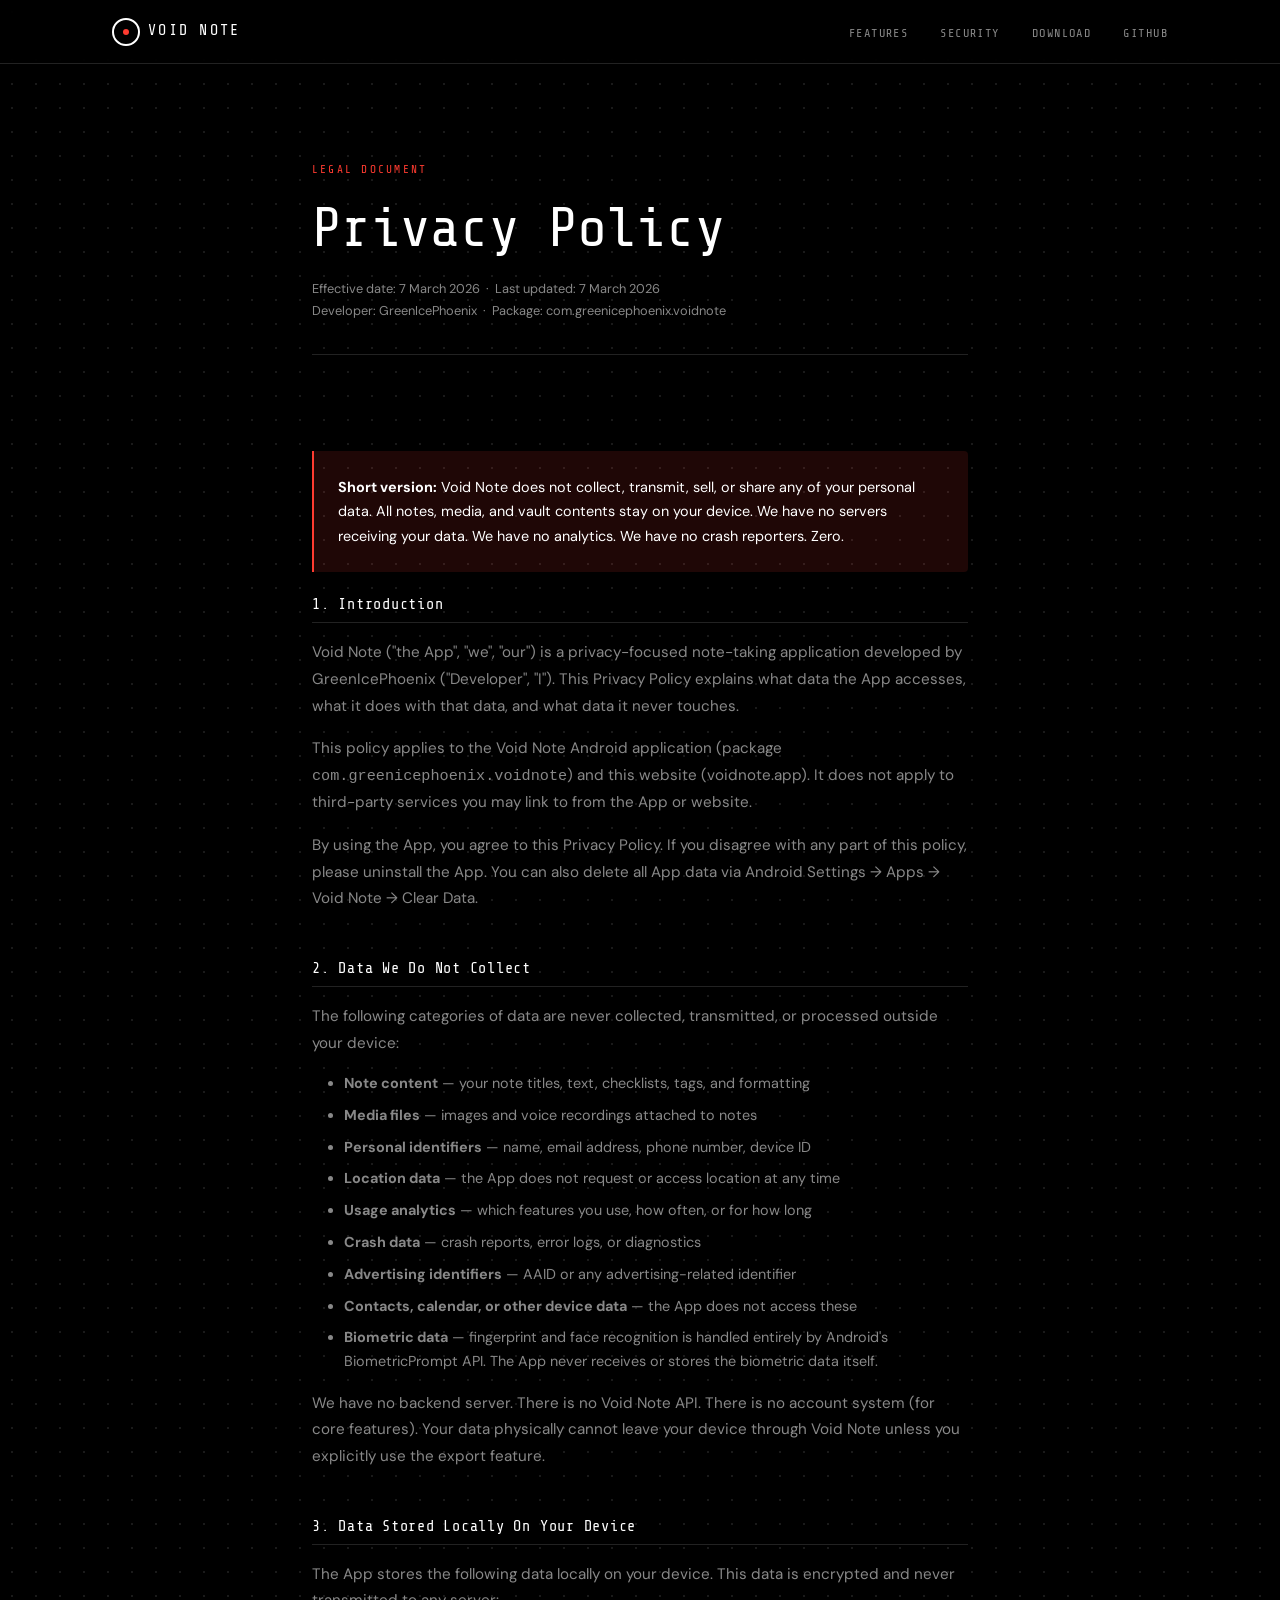
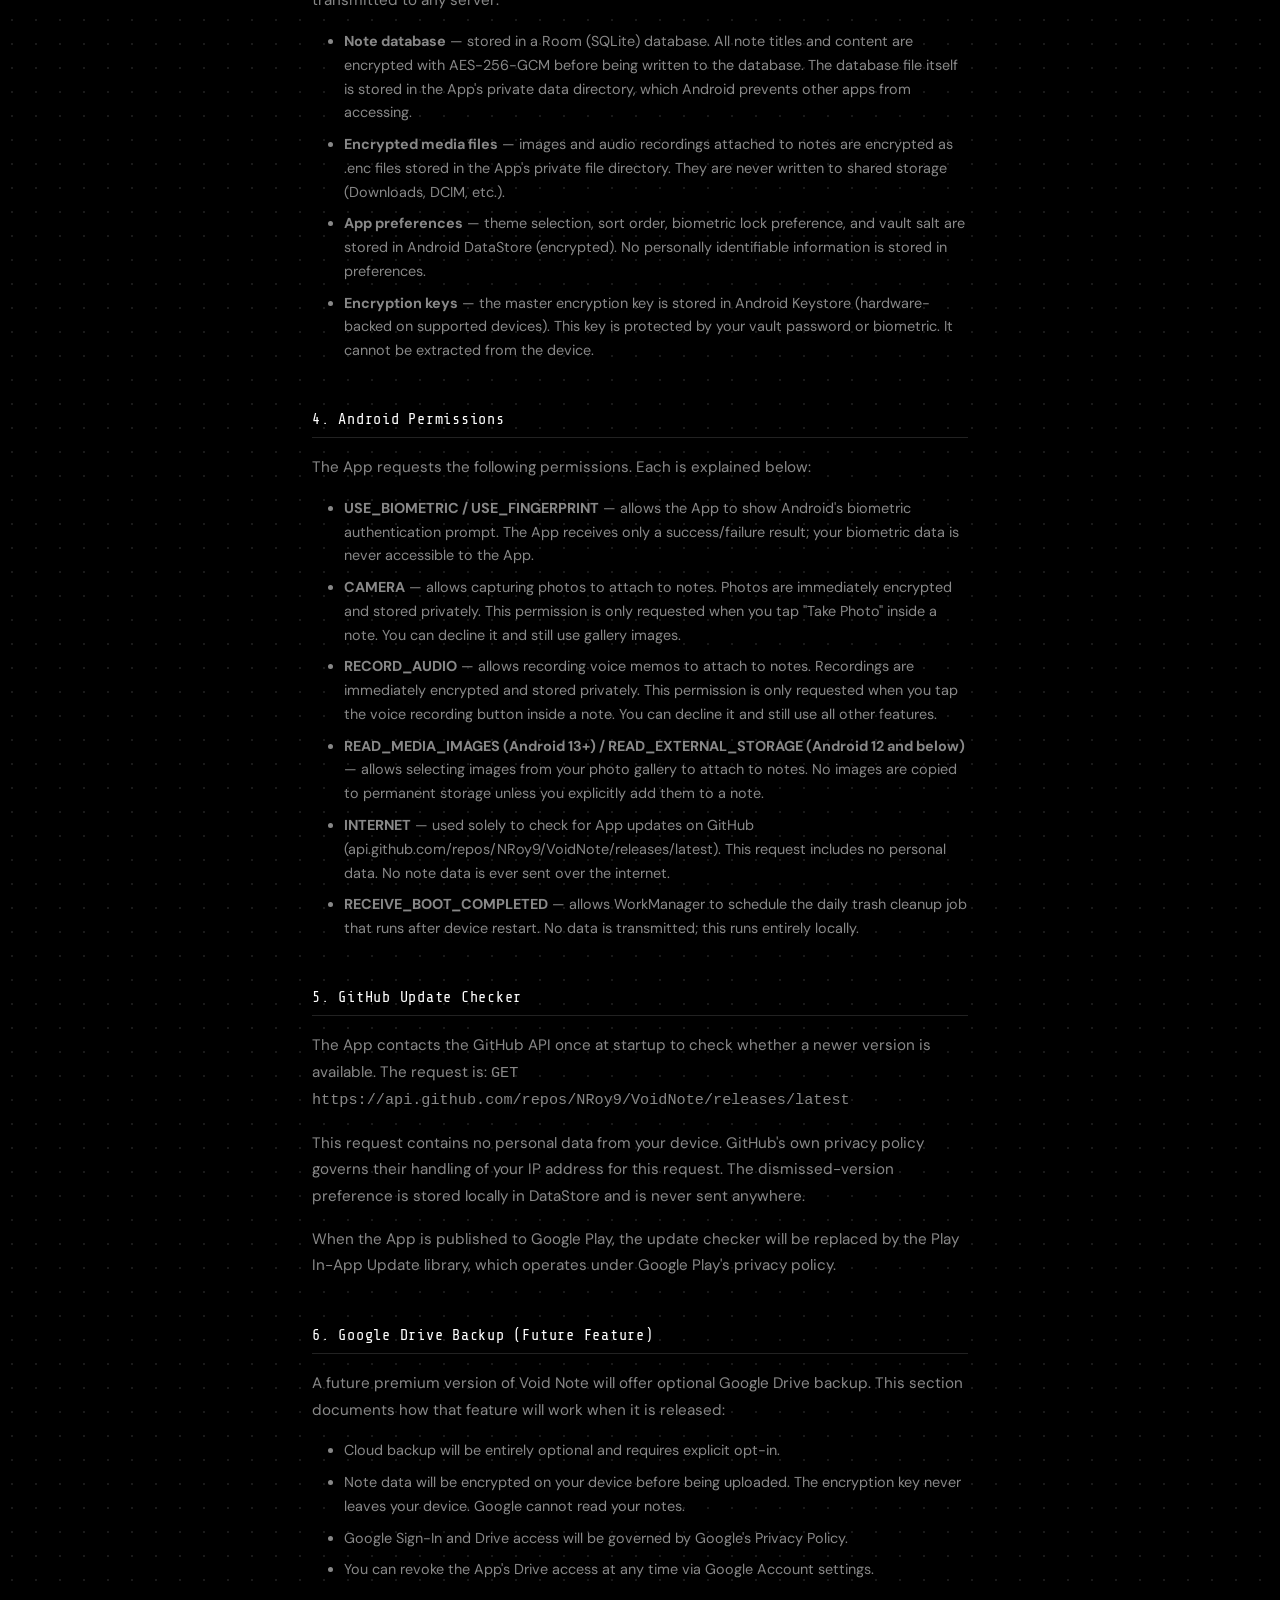
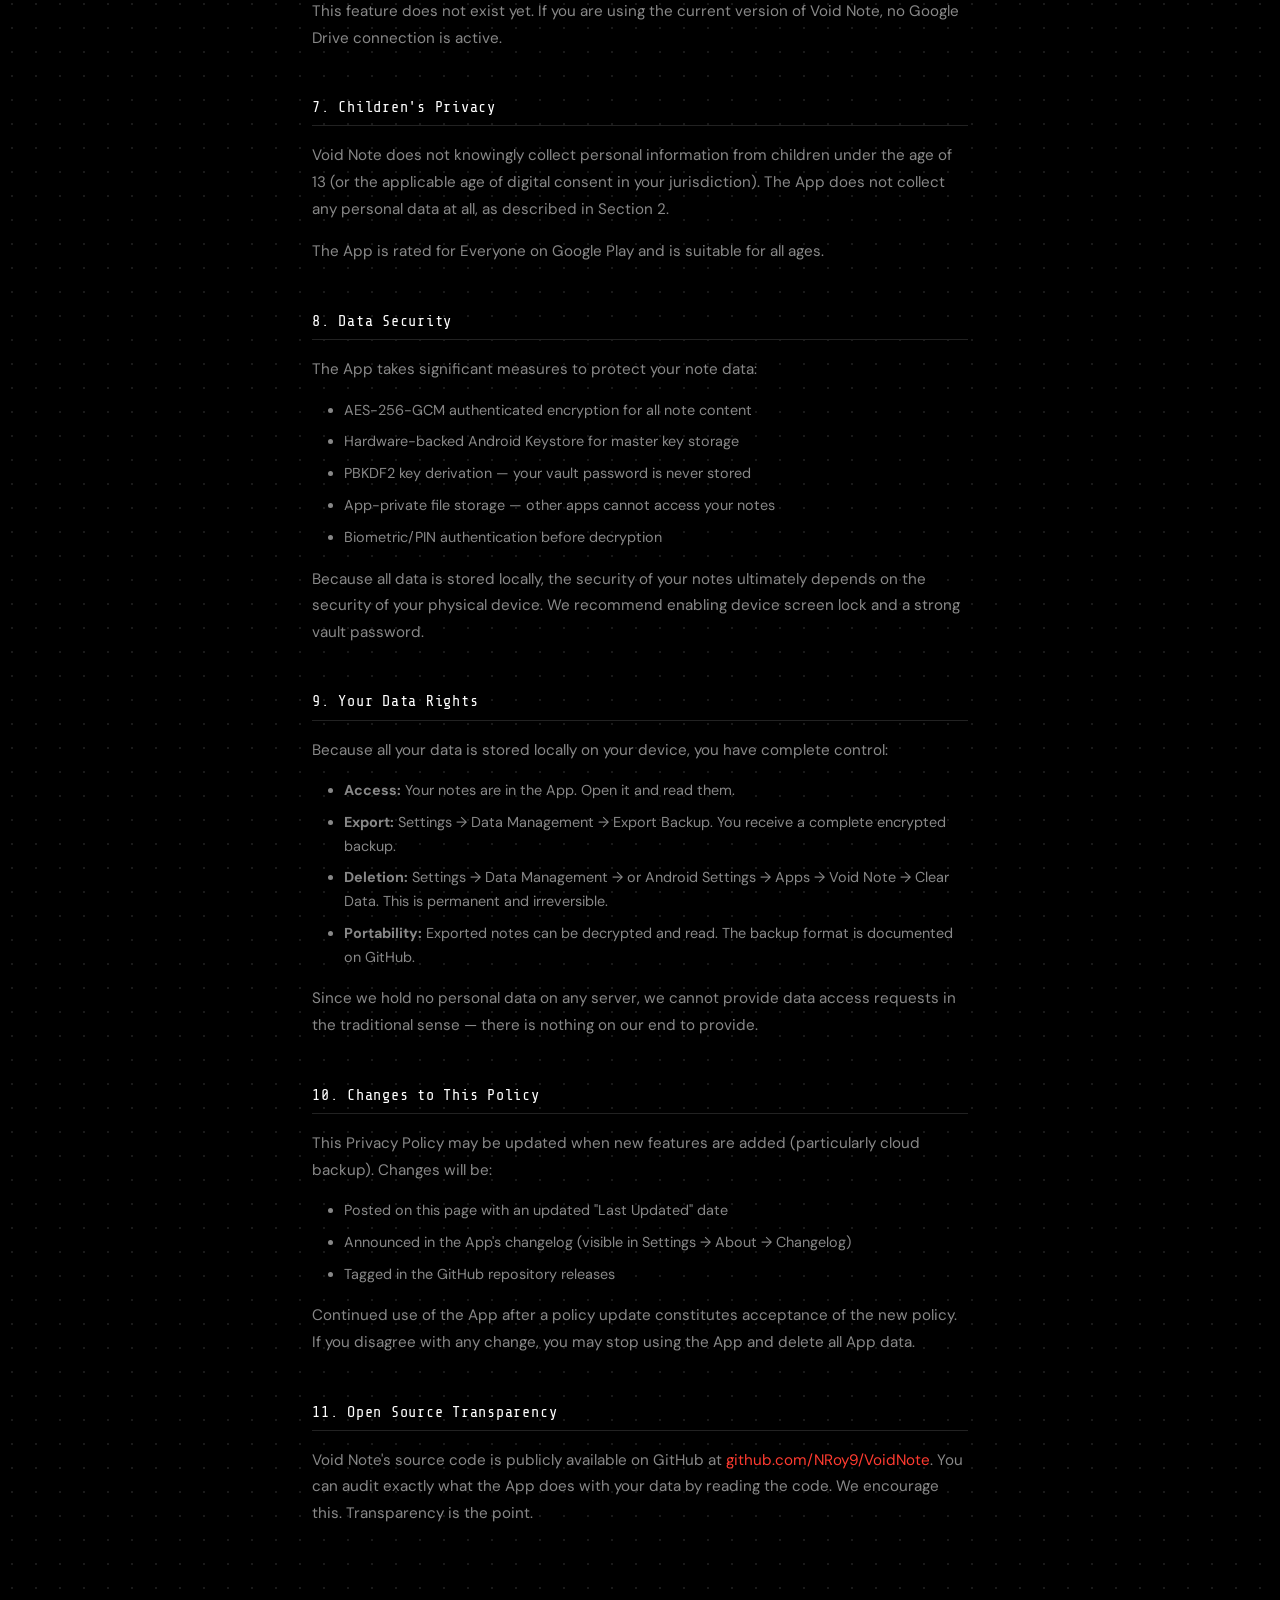
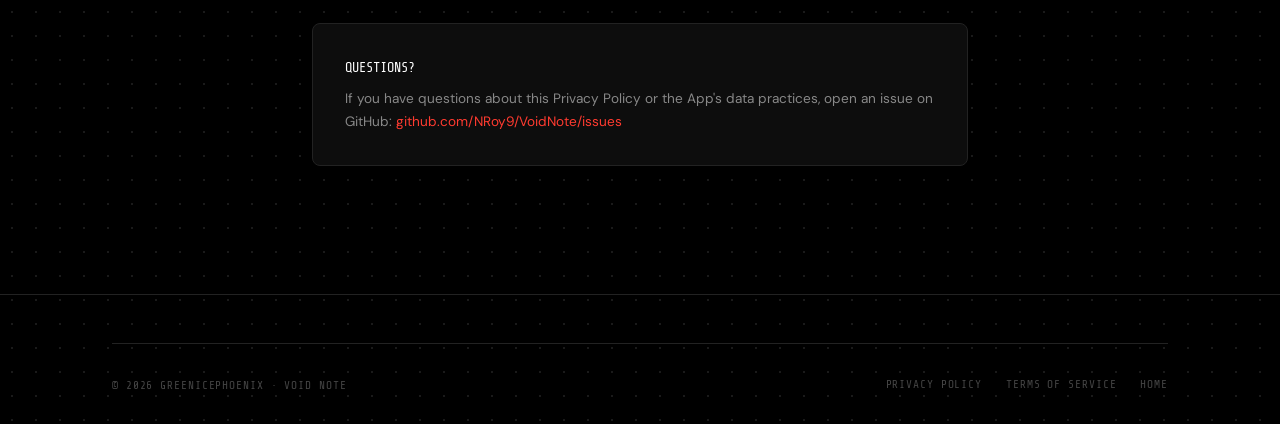
==== docs/privacy-policy.html @ a314af79 "feat: add website (Sprint 7)" ====
<!DOCTYPE html>
<html lang="en">
<head>
  <!--
    VOID NOTE — Privacy Policy
    
    WHY THIS PAGE EXISTS:
    Google Play Store requires every app to have a publicly accessible
    Privacy Policy URL before the app can be published. This page is that URL.
    
    It must be honest, clear, and complete.
    
    IMPORTANT: Update the "Last Updated" date and any contact details
    before submitting to the Play Store.
  -->
  <meta charset="UTF-8">
  <meta name="viewport" content="width=device-width, initial-scale=1.0">
  <title>Privacy Policy — Void Note</title>
  <meta name="description" content="Void Note privacy policy. We collect no data. Period. Here's the full explanation.">
  <!-- Tell search engines not to index the privacy policy page — it's not useful in search results -->
  <meta name="robots" content="noindex, follow">

  <link rel="preconnect" href="https://fonts.googleapis.com">
  <link rel="preconnect" href="https://fonts.gstatic.com" crossorigin>
  <link href="https://fonts.googleapis.com/css2?family=Share+Tech+Mono&family=DM+Sans:ital,opsz,wght@0,9..40,300;0,9..40,400;0,9..40,500;1,9..40,300&display=swap" rel="stylesheet">
  <link rel="stylesheet" href="style.css">
  <meta name="theme-color" content="#000000">
</head>
<body>

  <!-- Navigation — same as main page -->
  <nav class="nav" role="navigation" aria-label="Main navigation">
    <div class="nav__inner">
      <a href="index.html" class="nav__logo" aria-label="Void Note home">
        <div class="nav__logo-mark" aria-hidden="true"></div>
        <span class="nav__logo-text">VOID NOTE</span>
      </a>
      <ul class="nav__links" id="nav-links" role="list">
        <li><a href="index.html#features" class="nav__link">FEATURES</a></li>
        <li><a href="index.html#security" class="nav__link">SECURITY</a></li>
        <li><a href="index.html#download" class="nav__link">DOWNLOAD</a></li>
        <li><a href="https://github.com/NRoy9/VoidNote" class="nav__link" target="_blank" rel="noopener noreferrer">GITHUB</a></li>
      </ul>
      <button class="nav__hamburger" id="hamburger" aria-label="Toggle menu" aria-expanded="false" aria-controls="nav-links">
        <span></span><span></span><span></span>
      </button>
    </div>
  </nav>


  <!-- ================================================================
       PRIVACY POLICY CONTENT
       ================================================================ -->
  <main class="policy-page" id="main-content">
    <div class="container">

      <!-- Page header -->
      <header class="policy-header">
        <p class="label policy-header__label">LEGAL DOCUMENT</p>
        <h1 class="policy-header__title">Privacy Policy</h1>
        <p class="policy-header__meta">
          Effective date: 7 March 2026 &nbsp;·&nbsp; Last updated: 7 March 2026<br>
          Developer: GreenIcePhoenix &nbsp;·&nbsp; Package: com.greenicephoenix.voidnote
        </p>
      </header>

      <!-- The most important statement — lead with it -->
      <div class="policy-highlight">
        <p>
          <strong>Short version:</strong> Void Note does not collect, transmit, sell, or share any of your personal data.
          All notes, media, and vault contents stay on your device. We have no servers receiving your data.
          We have no analytics. We have no crash reporters. Zero.
        </p>
      </div>


      <!-- 1. Introduction -->
      <section class="policy-section" aria-labelledby="section-intro">
        <h2 class="policy-section__title" id="section-intro">1. Introduction</h2>
        <p>
          Void Note ("the App", "we", "our") is a privacy-focused note-taking application developed by GreenIcePhoenix
          ("Developer", "I"). This Privacy Policy explains what data the App accesses, what it does with that data,
          and what data it never touches.
        </p>
        <p>
          This policy applies to the Void Note Android application (package <code>com.greenicephoenix.voidnote</code>)
          and this website (voidnote.app). It does not apply to third-party services you may link to from the App or website.
        </p>
        <p>
          By using the App, you agree to this Privacy Policy. If you disagree with any part of this policy,
          please uninstall the App. You can also delete all App data via Android Settings → Apps → Void Note → Clear Data.
        </p>
      </section>


      <!-- 2. Data We Do NOT Collect -->
      <section class="policy-section" aria-labelledby="section-no-collect">
        <h2 class="policy-section__title" id="section-no-collect">2. Data We Do Not Collect</h2>
        <p>The following categories of data are never collected, transmitted, or processed outside your device:</p>
        <ul>
          <li><strong>Note content</strong> — your note titles, text, checklists, tags, and formatting</li>
          <li><strong>Media files</strong> — images and voice recordings attached to notes</li>
          <li><strong>Personal identifiers</strong> — name, email address, phone number, device ID</li>
          <li><strong>Location data</strong> — the App does not request or access location at any time</li>
          <li><strong>Usage analytics</strong> — which features you use, how often, or for how long</li>
          <li><strong>Crash data</strong> — crash reports, error logs, or diagnostics</li>
          <li><strong>Advertising identifiers</strong> — AAID or any advertising-related identifier</li>
          <li><strong>Contacts, calendar, or other device data</strong> — the App does not access these</li>
          <li><strong>Biometric data</strong> — fingerprint and face recognition is handled entirely by Android's BiometricPrompt API. The App never receives or stores the biometric data itself.</li>
        </ul>
        <p>
          We have no backend server. There is no Void Note API. There is no account system (for core features).
          Your data physically cannot leave your device through Void Note unless you explicitly use the export feature.
        </p>
      </section>


      <!-- 3. Data Stored Locally -->
      <section class="policy-section" aria-labelledby="section-local-data">
        <h2 class="policy-section__title" id="section-local-data">3. Data Stored Locally On Your Device</h2>
        <p>
          The App stores the following data locally on your device. This data is encrypted and never
          transmitted to any server:
        </p>
        <ul>
          <li>
            <strong>Note database</strong> — stored in a Room (SQLite) database. All note titles and content
            are encrypted with AES-256-GCM before being written to the database. The database file itself
            is stored in the App's private data directory, which Android prevents other apps from accessing.
          </li>
          <li>
            <strong>Encrypted media files</strong> — images and audio recordings attached to notes are
            encrypted as .enc files stored in the App's private file directory. They are never written to
            shared storage (Downloads, DCIM, etc.).
          </li>
          <li>
            <strong>App preferences</strong> — theme selection, sort order, biometric lock preference, and
            vault salt are stored in Android DataStore (encrypted). No personally identifiable information
            is stored in preferences.
          </li>
          <li>
            <strong>Encryption keys</strong> — the master encryption key is stored in Android Keystore
            (hardware-backed on supported devices). This key is protected by your vault password or biometric.
            It cannot be extracted from the device.
          </li>
        </ul>
      </section>


      <!-- 4. Permissions -->
      <section class="policy-section" aria-labelledby="section-permissions">
        <h2 class="policy-section__title" id="section-permissions">4. Android Permissions</h2>
        <p>The App requests the following permissions. Each is explained below:</p>
        <ul>
          <li>
            <strong>USE_BIOMETRIC / USE_FINGERPRINT</strong> — allows the App to show Android's
            biometric authentication prompt. The App receives only a success/failure result;
            your biometric data is never accessible to the App.
          </li>
          <li>
            <strong>CAMERA</strong> — allows capturing photos to attach to notes. Photos are immediately
            encrypted and stored privately. This permission is only requested when you tap "Take Photo"
            inside a note. You can decline it and still use gallery images.
          </li>
          <li>
            <strong>RECORD_AUDIO</strong> — allows recording voice memos to attach to notes.
            Recordings are immediately encrypted and stored privately. This permission is only requested
            when you tap the voice recording button inside a note. You can decline it and still use all
            other features.
          </li>
          <li>
            <strong>READ_MEDIA_IMAGES (Android 13+) / READ_EXTERNAL_STORAGE (Android 12 and below)</strong> —
            allows selecting images from your photo gallery to attach to notes. No images are copied
            to permanent storage unless you explicitly add them to a note.
          </li>
          <li>
            <strong>INTERNET</strong> — used solely to check for App updates on GitHub
            (api.github.com/repos/NRoy9/VoidNote/releases/latest). This request includes no personal data.
            No note data is ever sent over the internet.
          </li>
          <li>
            <strong>RECEIVE_BOOT_COMPLETED</strong> — allows WorkManager to schedule the daily trash
            cleanup job that runs after device restart. No data is transmitted; this runs entirely locally.
          </li>
        </ul>
      </section>


      <!-- 5. Update Checker -->
      <section class="policy-section" aria-labelledby="section-update">
        <h2 class="policy-section__title" id="section-update">5. GitHub Update Checker</h2>
        <p>
          The App contacts the GitHub API once at startup to check whether a newer version is available.
          The request is: <code>GET https://api.github.com/repos/NRoy9/VoidNote/releases/latest</code>
        </p>
        <p>
          This request contains no personal data from your device. GitHub's own privacy policy governs
          their handling of your IP address for this request. The dismissed-version preference is stored
          locally in DataStore and is never sent anywhere.
        </p>
        <p>
          When the App is published to Google Play, the update checker will be replaced by the
          Play In-App Update library, which operates under Google Play's privacy policy.
        </p>
      </section>


      <!-- 6. Google Drive (Future Premium Feature) -->
      <section class="policy-section" aria-labelledby="section-drive">
        <h2 class="policy-section__title" id="section-drive">6. Google Drive Backup (Future Feature)</h2>
        <p>
          A future premium version of Void Note will offer optional Google Drive backup.
          This section documents how that feature will work when it is released:
        </p>
        <ul>
          <li>Cloud backup will be entirely optional and requires explicit opt-in.</li>
          <li>Note data will be encrypted on your device before being uploaded. The encryption key
              never leaves your device. Google cannot read your notes.</li>
          <li>Google Sign-In and Drive access will be governed by Google's Privacy Policy.</li>
          <li>You can revoke the App's Drive access at any time via Google Account settings.</li>
        </ul>
        <p>
          This feature does not exist yet. If you are using the current version of Void Note,
          no Google Drive connection is active.
        </p>
      </section>


      <!-- 7. Children's Privacy -->
      <section class="policy-section" aria-labelledby="section-children">
        <h2 class="policy-section__title" id="section-children">7. Children's Privacy</h2>
        <p>
          Void Note does not knowingly collect personal information from children under the age of 13
          (or the applicable age of digital consent in your jurisdiction). The App does not collect
          any personal data at all, as described in Section 2.
        </p>
        <p>
          The App is rated for Everyone on Google Play and is suitable for all ages.
        </p>
      </section>


      <!-- 8. Data Security -->
      <section class="policy-section" aria-labelledby="section-security">
        <h2 class="policy-section__title" id="section-security">8. Data Security</h2>
        <p>
          The App takes significant measures to protect your note data:
        </p>
        <ul>
          <li>AES-256-GCM authenticated encryption for all note content</li>
          <li>Hardware-backed Android Keystore for master key storage</li>
          <li>PBKDF2 key derivation — your vault password is never stored</li>
          <li>App-private file storage — other apps cannot access your notes</li>
          <li>Biometric/PIN authentication before decryption</li>
        </ul>
        <p>
          Because all data is stored locally, the security of your notes ultimately depends on
          the security of your physical device. We recommend enabling device screen lock and
          a strong vault password.
        </p>
      </section>


      <!-- 9. Your Rights -->
      <section class="policy-section" aria-labelledby="section-rights">
        <h2 class="policy-section__title" id="section-rights">9. Your Data Rights</h2>
        <p>
          Because all your data is stored locally on your device, you have complete control:
        </p>
        <ul>
          <li><strong>Access:</strong> Your notes are in the App. Open it and read them.</li>
          <li><strong>Export:</strong> Settings → Data Management → Export Backup. You receive a complete encrypted backup.</li>
          <li><strong>Deletion:</strong> Settings → Data Management → or Android Settings → Apps → Void Note → Clear Data. This is permanent and irreversible.</li>
          <li><strong>Portability:</strong> Exported notes can be decrypted and read. The backup format is documented on GitHub.</li>
        </ul>
        <p>
          Since we hold no personal data on any server, we cannot provide data access requests in the
          traditional sense — there is nothing on our end to provide.
        </p>
      </section>


      <!-- 10. Changes to Policy -->
      <section class="policy-section" aria-labelledby="section-changes">
        <h2 class="policy-section__title" id="section-changes">10. Changes to This Policy</h2>
        <p>
          This Privacy Policy may be updated when new features are added (particularly cloud backup).
          Changes will be:
        </p>
        <ul>
          <li>Posted on this page with an updated "Last Updated" date</li>
          <li>Announced in the App's changelog (visible in Settings → About → Changelog)</li>
          <li>Tagged in the GitHub repository releases</li>
        </ul>
        <p>
          Continued use of the App after a policy update constitutes acceptance of the new policy.
          If you disagree with any change, you may stop using the App and delete all App data.
        </p>
      </section>


      <!-- 11. Open Source -->
      <section class="policy-section" aria-labelledby="section-oss">
        <h2 class="policy-section__title" id="section-oss">11. Open Source Transparency</h2>
        <p>
          Void Note's source code is publicly available on GitHub at
          <a href="https://github.com/NRoy9/VoidNote" target="_blank" rel="noopener noreferrer" 
             style="color: var(--color-accent);">github.com/NRoy9/VoidNote</a>.
          You can audit exactly what the App does with your data by reading the code.
          We encourage this. Transparency is the point.
        </p>
      </section>


      <!-- Contact block -->
      <div class="policy-contact">
        <p class="policy-contact__title">QUESTIONS?</p>
        <p>
          If you have questions about this Privacy Policy or the App's data practices,
          open an issue on GitHub:
          <a href="https://github.com/NRoy9/VoidNote/issues" 
             target="_blank" 
             rel="noopener noreferrer"
             style="color: var(--color-accent);">github.com/NRoy9/VoidNote/issues</a>
        </p>
      </div>

    </div>
  </main>


  <!-- Footer (same as index.html) -->
  <footer class="footer" role="contentinfo">
    <div class="container">
      <div class="footer__bottom">
        <p class="footer__copy">© 2026 GREENICEPHOENIX · VOID NOTE</p>
        <nav class="footer__legal" aria-label="Legal navigation">
          <a href="privacy-policy.html" class="footer__legal-link">PRIVACY POLICY</a>
          <a href="terms-of-service.html" class="footer__legal-link">TERMS OF SERVICE</a>
          <a href="index.html" class="footer__legal-link">HOME</a>
        </nav>
      </div>
    </div>
  </footer>

  <script>
    // Mobile nav toggle (same pattern as index.html)
    const hamburger = document.getElementById('hamburger');
    const navLinks  = document.getElementById('nav-links');
    hamburger.addEventListener('click', () => {
      const isOpen = navLinks.classList.toggle('open');
      hamburger.setAttribute('aria-expanded', isOpen.toString());
    });
  </script>

</body>
</html>
---- docs/style.css ----
/* ============================================================
   VOID NOTE — Global Stylesheet
   Nothing-inspired design: pure black, white, red accent, dot matrix typography
   
   FILE STRUCTURE:
   1. CSS Custom Properties (design tokens)
   2. Reset & Base
   3. Typography
   4. Layout Utilities
   5. Navigation
   6. Hero Section
   7. Feature Cards
   8. Security Section
   9. Download CTA
   10. Footer
   11. Policy Pages (Privacy / Terms)
   12. Animations
   13. Responsive (Mobile)
   ============================================================ */


/* ============================================================
   1. CSS CUSTOM PROPERTIES — Design Tokens
   All colors, spacing, font sizes live here.
   Change a value here → changes everywhere automatically.
   ============================================================ */
:root {
  /* Colors — Nothing-inspired monochromatic palette */
  --color-bg:           #000000;    /* True OLED black background */
  --color-surface:      #0D0D0D;    /* Slightly lifted surface for cards */
  --color-surface-2:    #161616;    /* Second-level surface (hover states) */
  --color-border:       #222222;    /* Subtle borders */
  --color-border-light: #333333;    /* Slightly more visible borders */
  --color-text:         #FFFFFF;    /* Primary text — pure white */
  --color-text-muted:   #888888;    /* Secondary text — muted gray */
  --color-text-faint:   #444444;    /* Very faint text, decorative */
  --color-accent:       #FF3B30;    /* Void Note signature red (matches app VoidAccent) */
  --color-accent-dim:   rgba(255, 59, 48, 0.12); /* Accent as subtle glow/fill */

  /* Typography */
  --font-mono:    'Share Tech Mono', 'Courier New', monospace;  /* Dot matrix feel — used for headings, brand */
  --font-body:    'DM Sans', 'Helvetica Neue', sans-serif;      /* Clean, readable body text */
  
  /* Spacing — 8px grid (matches Android app's 8dp grid) */
  --space-xs:   4px;
  --space-sm:   8px;
  --space-md:   16px;
  --space-lg:   24px;
  --space-xl:   32px;
  --space-xxl:  48px;
  --space-3xl:  64px;
  --space-4xl:  96px;
  --space-5xl:  128px;

  /* Layout */
  --max-width:        1120px;
  --nav-height:       64px;
  --border-radius:    4px;          /* Minimal radius — geometric Nothing aesthetic */
  --border-radius-lg: 8px;

  /* Transitions */
  --transition-fast:  150ms ease;
  --transition-base:  250ms ease;
  --transition-slow:  400ms ease;
}


/* ============================================================
   2. RESET & BASE
   Strips browser defaults for a clean slate.
   ============================================================ */
*, *::before, *::after {
  box-sizing: border-box;
  margin: 0;
  padding: 0;
}

html {
  scroll-behavior: smooth;
  font-size: 16px;
  -webkit-text-size-adjust: 100%;
}

body {
  background-color: var(--color-bg);
  color: var(--color-text);
  font-family: var(--font-body);
  font-size: 1rem;
  line-height: 1.6;
  min-height: 100vh;
  overflow-x: hidden;
  /* Subtle dot grid background — the signature Nothing texture */
  background-image: radial-gradient(circle, #1a1a1a 1px, transparent 1px);
  background-size: 24px 24px;
}

a {
  color: inherit;
  text-decoration: none;
}

img {
  display: block;
  max-width: 100%;
}

ul, ol {
  list-style: none;
}

button {
  cursor: pointer;
  border: none;
  background: none;
  font-family: inherit;
}


/* ============================================================
   3. TYPOGRAPHY
   Using Share Tech Mono for the "dot matrix" heading aesthetic,
   DM Sans for readable body text.
   ============================================================ */
h1, h2, h3, h4, h5 {
  font-family: var(--font-mono);
  font-weight: 400;               /* Mono fonts look better at regular weight */
  letter-spacing: -0.01em;
  line-height: 1.2;
}

h1 { font-size: clamp(2rem, 5vw, 3.5rem); }
h2 { font-size: clamp(1.5rem, 3.5vw, 2.5rem); }
h3 { font-size: clamp(1.1rem, 2.5vw, 1.5rem); }

p {
  color: var(--color-text-muted);
  line-height: 1.7;
}

/* Accent text — the red highlight */
.text-accent { color: var(--color-accent); }
.text-muted  { color: var(--color-text-muted); }
.text-faint  { color: var(--color-text-faint); }

/* Mono label — small dot-matrix caps used for section labels */
.label {
  font-family: var(--font-mono);
  font-size: 0.7rem;
  letter-spacing: 0.2em;
  text-transform: uppercase;
  color: var(--color-accent);
}


/* ============================================================
   4. LAYOUT UTILITIES
   ============================================================ */
.container {
  max-width: var(--max-width);
  margin: 0 auto;
  padding: 0 var(--space-xl);
}

.section {
  padding: var(--space-5xl) 0;
}

.section--tight {
  padding: var(--space-4xl) 0;
}

/* Divider line — used between sections */
.divider {
  width: 100%;
  height: 1px;
  background: var(--color-border);
}

/* Badge — small pill label */
.badge {
  display: inline-flex;
  align-items: center;
  gap: var(--space-xs);
  padding: var(--space-xs) var(--space-md);
  border: 1px solid var(--color-border-light);
  border-radius: 100px;
  font-family: var(--font-mono);
  font-size: 0.7rem;
  letter-spacing: 0.15em;
  color: var(--color-text-muted);
}

.badge .dot {
  width: 6px;
  height: 6px;
  border-radius: 50%;
  background: var(--color-accent);
  animation: pulse-dot 2s infinite;
}


/* ============================================================
   5. NAVIGATION
   Fixed top nav with blur effect and subtle border.
   ============================================================ */
.nav {
  position: fixed;
  top: 0;
  left: 0;
  right: 0;
  height: var(--nav-height);
  z-index: 100;
  border-bottom: 1px solid var(--color-border);
  /* Glassmorphism effect — subtle backdrop blur */
  background: rgba(0, 0, 0, 0.85);
  backdrop-filter: blur(12px);
  -webkit-backdrop-filter: blur(12px);
}

.nav__inner {
  max-width: var(--max-width);
  margin: 0 auto;
  padding: 0 var(--space-xl);
  height: 100%;
  display: flex;
  align-items: center;
  justify-content: space-between;
}

/* Logo — dot matrix styled brand mark */
.nav__logo {
  display: flex;
  align-items: center;
  gap: var(--space-sm);
}

.nav__logo-mark {
  width: 28px;
  height: 28px;
  border: 2px solid var(--color-text);
  border-radius: 50%;
  display: flex;
  align-items: center;
  justify-content: center;
  position: relative;
}

/* Inner dot of the void circle */
.nav__logo-mark::after {
  content: '';
  width: 6px;
  height: 6px;
  background: var(--color-accent);
  border-radius: 50%;
}

.nav__logo-text {
  font-family: var(--font-mono);
  font-size: 0.95rem;
  letter-spacing: 0.15em;
  color: var(--color-text);
}

.nav__links {
  display: flex;
  align-items: center;
  gap: var(--space-xl);
}

.nav__link {
  font-family: var(--font-mono);
  font-size: 0.75rem;
  letter-spacing: 0.12em;
  color: var(--color-text-muted);
  transition: color var(--transition-fast);
}

.nav__link:hover {
  color: var(--color-text);
}

.nav__cta {
  display: inline-flex;
  align-items: center;
  gap: var(--space-xs);
  padding: var(--space-sm) var(--space-md);
  background: var(--color-text);
  color: var(--color-bg);
  font-family: var(--font-mono);
  font-size: 0.72rem;
  letter-spacing: 0.15em;
  border-radius: var(--border-radius);
  transition: opacity var(--transition-fast);
}

.nav__cta:hover {
  opacity: 0.85;
}

/* Mobile hamburger — hidden on desktop */
.nav__hamburger {
  display: none;
  flex-direction: column;
  gap: 5px;
  padding: var(--space-sm);
}

.nav__hamburger span {
  display: block;
  width: 20px;
  height: 1.5px;
  background: var(--color-text);
  transition: transform var(--transition-base);
}


/* ============================================================
   6. HERO SECTION
   Full viewport height, centered. The "first impression."
   ============================================================ */
.hero {
  min-height: 100vh;
  display: flex;
  align-items: center;
  padding-top: var(--nav-height);
  position: relative;
  overflow: hidden;
}

/* Decorative red glow in background */
.hero::before {
  content: '';
  position: absolute;
  top: 20%;
  left: 50%;
  transform: translateX(-50%);
  width: 600px;
  height: 600px;
  background: radial-gradient(circle, rgba(255, 59, 48, 0.06) 0%, transparent 70%);
  pointer-events: none;
}

.hero__inner {
  max-width: var(--max-width);
  margin: 0 auto;
  padding: 0 var(--space-xl);
  width: 100%;
  display: grid;
  grid-template-columns: 1fr 1fr;
  gap: var(--space-5xl);
  align-items: center;
}

.hero__content {
  /* Stagger animation applied via JS */
}

.hero__eyebrow {
  margin-bottom: var(--space-lg);
  opacity: 0;
  animation: fade-up 0.6s ease forwards 0.2s;
}

.hero__title {
  margin-bottom: var(--space-lg);
  opacity: 0;
  animation: fade-up 0.6s ease forwards 0.4s;
}

/* The large "○" character — the void symbol */
.hero__void-symbol {
  display: block;
  font-family: var(--font-mono);
  font-size: clamp(4rem, 10vw, 8rem);
  line-height: 1;
  color: var(--color-text-faint);
  margin-bottom: var(--space-md);
  letter-spacing: -0.05em;
}

.hero__tagline {
  font-size: clamp(1rem, 2.5vw, 1.25rem);
  color: var(--color-text-muted);
  margin-bottom: var(--space-xl);
  opacity: 0;
  animation: fade-up 0.6s ease forwards 0.5s;
  max-width: 480px;
}

.hero__actions {
  display: flex;
  align-items: center;
  gap: var(--space-md);
  flex-wrap: wrap;
  opacity: 0;
  animation: fade-up 0.6s ease forwards 0.65s;
}

/* Stats row under CTA */
.hero__stats {
  display: flex;
  gap: var(--space-xl);
  margin-top: var(--space-xxl);
  padding-top: var(--space-xl);
  border-top: 1px solid var(--color-border);
  opacity: 0;
  animation: fade-up 0.6s ease forwards 0.8s;
}

.hero__stat-value {
  font-family: var(--font-mono);
  font-size: 1.5rem;
  color: var(--color-text);
}

.hero__stat-label {
  font-size: 0.78rem;
  color: var(--color-text-muted);
  margin-top: var(--space-xs);
}

/* Right side: Phone mockup */
.hero__visual {
  display: flex;
  justify-content: center;
  align-items: center;
  opacity: 0;
  animation: fade-in 0.8s ease forwards 0.5s;
}

/* CSS phone mockup — no images needed */
.phone-mockup {
  width: 240px;
  height: 480px;
  border: 2px solid var(--color-border-light);
  border-radius: 32px;
  background: var(--color-surface);
  position: relative;
  overflow: hidden;
  box-shadow: 0 0 60px rgba(255, 59, 48, 0.08), 0 40px 80px rgba(0,0,0,0.6);
}

/* Status bar */
.phone-mockup__status {
  display: flex;
  justify-content: space-between;
  padding: 16px 20px 8px;
  font-family: var(--font-mono);
  font-size: 0.6rem;
  color: var(--color-text-muted);
}

/* Simulated note list in the mockup */
.phone-mockup__content {
  padding: 8px 12px;
}

.phone-note {
  padding: 12px;
  margin-bottom: 8px;
  background: var(--color-surface-2);
  border-radius: 6px;
  border-left: 2px solid transparent;
}

.phone-note--accent { border-left-color: var(--color-accent); }
.phone-note--blue   { border-left-color: #3B82F6; }
.phone-note--green  { border-left-color: #22C55E; }

.phone-note__title {
  font-family: var(--font-mono);
  font-size: 0.65rem;
  color: var(--color-text);
  margin-bottom: 4px;
}

.phone-note__preview {
  font-size: 0.55rem;
  color: var(--color-text-muted);
  line-height: 1.4;
}

.phone-note__meta {
  display: flex;
  justify-content: space-between;
  margin-top: 6px;
}

.phone-note__time {
  font-family: var(--font-mono);
  font-size: 0.5rem;
  color: var(--color-text-faint);
}

/* Notch decoration at top of phone */
.phone-mockup__notch {
  position: absolute;
  top: 0;
  left: 50%;
  transform: translateX(-50%);
  width: 80px;
  height: 20px;
  background: var(--color-bg);
  border-radius: 0 0 16px 16px;
}


/* ============================================================
   7. BUTTONS
   Two variants: primary (white fill) and ghost (outline).
   ============================================================ */
.btn {
  display: inline-flex;
  align-items: center;
  justify-content: center;
  gap: var(--space-sm);
  padding: 14px var(--space-xl);
  font-family: var(--font-mono);
  font-size: 0.78rem;
  letter-spacing: 0.12em;
  border-radius: var(--border-radius);
  transition: all var(--transition-fast);
  white-space: nowrap;
}

.btn--primary {
  background: var(--color-text);
  color: var(--color-bg);
}

.btn--primary:hover {
  background: #DDDDDD;
  transform: translateY(-1px);
}

.btn--ghost {
  background: transparent;
  color: var(--color-text-muted);
  border: 1px solid var(--color-border-light);
}

.btn--ghost:hover {
  color: var(--color-text);
  border-color: var(--color-text);
}

.btn--accent {
  background: var(--color-accent);
  color: var(--color-text);
}

.btn--accent:hover {
  background: #E0352B;
  transform: translateY(-1px);
}

/* Arrow icon in button */
.btn__arrow {
  font-size: 1rem;
  transition: transform var(--transition-fast);
}

.btn:hover .btn__arrow {
  transform: translateX(3px);
}


/* ============================================================
   8. FEATURES SECTION
   3-column grid of feature cards.
   Each card has an icon, title, and description.
   ============================================================ */
.features {
  background: transparent;
}

.section__header {
  text-align: center;
  margin-bottom: var(--space-4xl);
}

.section__label {
  margin-bottom: var(--space-md);
}

.section__title {
  margin-bottom: var(--space-md);
}

.section__subtitle {
  max-width: 540px;
  margin: 0 auto;
  font-size: 1.05rem;
}

/* Feature grid — 3 columns on desktop */
.features__grid {
  display: grid;
  grid-template-columns: repeat(3, 1fr);
  gap: var(--space-md);
}

.feature-card {
  padding: var(--space-xl);
  border: 1px solid var(--color-border);
  border-radius: var(--border-radius-lg);
  background: var(--color-surface);
  transition: border-color var(--transition-base), transform var(--transition-base), background var(--transition-base);
  position: relative;
  overflow: hidden;
}

.feature-card:hover {
  border-color: var(--color-border-light);
  background: var(--color-surface-2);
  transform: translateY(-2px);
}

/* Subtle top-edge highlight on hover */
.feature-card::before {
  content: '';
  position: absolute;
  top: 0;
  left: 0;
  right: 0;
  height: 1px;
  background: linear-gradient(90deg, transparent, var(--color-accent), transparent);
  opacity: 0;
  transition: opacity var(--transition-base);
}

.feature-card:hover::before {
  opacity: 0.6;
}

/* Icon box */
.feature-card__icon {
  width: 40px;
  height: 40px;
  border: 1px solid var(--color-border-light);
  border-radius: var(--border-radius);
  display: flex;
  align-items: center;
  justify-content: center;
  font-size: 1.1rem;
  margin-bottom: var(--space-lg);
  background: var(--color-surface-2);
}

.feature-card__title {
  font-family: var(--font-mono);
  font-size: 0.9rem;
  color: var(--color-text);
  margin-bottom: var(--space-sm);
  letter-spacing: 0.05em;
}

.feature-card__desc {
  font-size: 0.875rem;
  color: var(--color-text-muted);
  line-height: 1.65;
}

/* Wide feature card — spans 2 columns */
.feature-card--wide {
  grid-column: span 2;
}

/* Feature card with accent left border */
.feature-card--highlighted {
  border-left: 2px solid var(--color-accent);
}


/* ============================================================
   9. SECURITY SECTION
   Full-width dark block emphasizing encryption.
   ============================================================ */
.security {
  background: var(--color-surface);
  border-top: 1px solid var(--color-border);
  border-bottom: 1px solid var(--color-border);
}

.security__inner {
  display: grid;
  grid-template-columns: 1fr 1fr;
  gap: var(--space-5xl);
  align-items: center;
}

.security__badge-row {
  display: flex;
  gap: var(--space-sm);
  flex-wrap: wrap;
  margin-bottom: var(--space-xl);
}

.security__badge {
  padding: var(--space-xs) var(--space-md);
  border: 1px solid var(--color-border-light);
  border-radius: 100px;
  font-family: var(--font-mono);
  font-size: 0.65rem;
  letter-spacing: 0.12em;
  color: var(--color-text-muted);
}

.security__title {
  margin-bottom: var(--space-md);
}

.security__desc {
  margin-bottom: var(--space-xl);
  font-size: 1rem;
}

/* Encryption spec list */
.security__specs {
  display: flex;
  flex-direction: column;
  gap: var(--space-md);
}

.security__spec {
  display: flex;
  gap: var(--space-md);
  align-items: flex-start;
}

.security__spec-icon {
  width: 32px;
  height: 32px;
  flex-shrink: 0;
  border: 1px solid var(--color-accent);
  border-radius: var(--border-radius);
  display: flex;
  align-items: center;
  justify-content: center;
  font-size: 0.85rem;
  color: var(--color-accent);
  margin-top: 2px;
}

.security__spec-title {
  font-family: var(--font-mono);
  font-size: 0.82rem;
  color: var(--color-text);
  margin-bottom: var(--space-xs);
}

.security__spec-desc {
  font-size: 0.82rem;
  color: var(--color-text-muted);
}

/* Visual side: terminal-style encryption visualization */
.security__visual {
  background: var(--color-bg);
  border: 1px solid var(--color-border);
  border-radius: var(--border-radius-lg);
  padding: var(--space-xl);
  font-family: var(--font-mono);
  font-size: 0.7rem;
}

.terminal__header {
  display: flex;
  align-items: center;
  gap: var(--space-sm);
  margin-bottom: var(--space-lg);
  padding-bottom: var(--space-md);
  border-bottom: 1px solid var(--color-border);
}

.terminal__dots {
  display: flex;
  gap: 6px;
}

.terminal__dot {
  width: 8px;
  height: 8px;
  border-radius: 50%;
}

.terminal__dot--red    { background: #FF5F57; }
.terminal__dot--yellow { background: #FEBC2E; }
.terminal__dot--green  { background: #28C840; }

.terminal__title {
  color: var(--color-text-faint);
  font-size: 0.68rem;
  letter-spacing: 0.1em;
}

.terminal__line {
  color: var(--color-text-muted);
  margin-bottom: var(--space-sm);
  line-height: 1.6;
}

.terminal__line .t-green  { color: #22C55E; }
.terminal__line .t-blue   { color: #60A5FA; }
.terminal__line .t-accent { color: var(--color-accent); }
.terminal__line .t-dim    { color: var(--color-text-faint); }


/* ============================================================
   10. ZERO PROMISE SECTION
   The "No ads, no tracking, no BS" trust builder.
   ============================================================ */
.promise {
  text-align: center;
}

.promise__grid {
  display: grid;
  grid-template-columns: repeat(4, 1fr);
  gap: var(--space-md);
  margin-top: var(--space-4xl);
}

.promise__item {
  padding: var(--space-xl) var(--space-lg);
  border: 1px solid var(--color-border);
  border-radius: var(--border-radius-lg);
  background: var(--color-surface);
  transition: border-color var(--transition-base);
}

.promise__item:hover {
  border-color: var(--color-accent);
}

.promise__icon {
  font-size: 1.5rem;
  margin-bottom: var(--space-md);
}

.promise__title {
  font-family: var(--font-mono);
  font-size: 0.8rem;
  letter-spacing: 0.1em;
  color: var(--color-text);
  margin-bottom: var(--space-sm);
}

.promise__desc {
  font-size: 0.8rem;
  color: var(--color-text-muted);
}


/* ============================================================
   11. DOWNLOAD / CTA SECTION
   Full-width section with the download button and app store links.
   ============================================================ */
.download {
  text-align: center;
  position: relative;
  overflow: hidden;
}

/* Large decorative void circle */
.download::before {
  content: '○';
  font-family: var(--font-mono);
  font-size: 40vw;
  position: absolute;
  top: 50%;
  left: 50%;
  transform: translate(-50%, -50%);
  color: var(--color-border);
  pointer-events: none;
  line-height: 1;
  opacity: 0.3;
}

.download__inner {
  position: relative;
  z-index: 1;
}

.download__title {
  font-size: clamp(2rem, 5vw, 4rem);
  margin-bottom: var(--space-lg);
}

.download__subtitle {
  font-size: 1.1rem;
  max-width: 480px;
  margin: 0 auto var(--space-xxl);
}

.download__actions {
  display: flex;
  justify-content: center;
  gap: var(--space-md);
  flex-wrap: wrap;
  margin-bottom: var(--space-xl);
}

.download__note {
  font-family: var(--font-mono);
  font-size: 0.68rem;
  letter-spacing: 0.12em;
  color: var(--color-text-faint);
}


/* ============================================================
   12. FOOTER
   Minimal footer with links and legal.
   ============================================================ */
.footer {
  border-top: 1px solid var(--color-border);
  padding: var(--space-xxl) 0 var(--space-xl);
}

.footer__inner {
  display: grid;
  grid-template-columns: 1fr auto;
  gap: var(--space-xl);
  align-items: start;
  margin-bottom: var(--space-xxl);
}

.footer__brand {
  max-width: 300px;
}

.footer__logo {
  display: flex;
  align-items: center;
  gap: var(--space-sm);
  margin-bottom: var(--space-md);
}

.footer__logo-text {
  font-family: var(--font-mono);
  font-size: 0.9rem;
  letter-spacing: 0.15em;
}

.footer__tagline {
  font-size: 0.85rem;
  color: var(--color-text-muted);
  font-style: italic;
}

.footer__links {
  display: flex;
  gap: var(--space-xxl);
}

.footer__col-title {
  font-family: var(--font-mono);
  font-size: 0.68rem;
  letter-spacing: 0.2em;
  color: var(--color-text-faint);
  text-transform: uppercase;
  margin-bottom: var(--space-md);
}

.footer__col-links {
  display: flex;
  flex-direction: column;
  gap: var(--space-sm);
}

.footer__col-link {
  font-size: 0.85rem;
  color: var(--color-text-muted);
  transition: color var(--transition-fast);
}

.footer__col-link:hover {
  color: var(--color-text);
}

.footer__bottom {
  display: flex;
  justify-content: space-between;
  align-items: center;
  padding-top: var(--space-xl);
  border-top: 1px solid var(--color-border);
}

.footer__copy {
  font-family: var(--font-mono);
  font-size: 0.7rem;
  color: var(--color-text-faint);
  letter-spacing: 0.08em;
}

.footer__legal {
  display: flex;
  gap: var(--space-lg);
}

.footer__legal-link {
  font-family: var(--font-mono);
  font-size: 0.7rem;
  color: var(--color-text-faint);
  transition: color var(--transition-fast);
  letter-spacing: 0.08em;
}

.footer__legal-link:hover {
  color: var(--color-text-muted);
}


/* ============================================================
   13. POLICY PAGES (Privacy Policy & Terms of Service)
   Clean document layout for legal pages.
   ============================================================ */
.policy-page {
  padding-top: calc(var(--nav-height) + var(--space-4xl));
  padding-bottom: var(--space-5xl);
}

.policy-page .container {
  max-width: 720px;         /* Narrower column for reading comfort */
}

.policy-header {
  margin-bottom: var(--space-4xl);
  padding-bottom: var(--space-xl);
  border-bottom: 1px solid var(--color-border);
}

.policy-header__label {
  margin-bottom: var(--space-md);
}

.policy-header__title {
  margin-bottom: var(--space-md);
}

.policy-header__meta {
  font-size: 0.8rem;
  color: var(--color-text-muted);
}

.policy-section {
  margin-bottom: var(--space-xxl);
}

.policy-section__title {
  font-family: var(--font-mono);
  font-size: 0.95rem;
  letter-spacing: 0.05em;
  margin-bottom: var(--space-md);
  padding-bottom: var(--space-sm);
  border-bottom: 1px solid var(--color-border);
}

.policy-section p {
  margin-bottom: var(--space-md);
  font-size: 0.95rem;
  line-height: 1.75;
}

.policy-section ul {
  margin: var(--space-md) 0 var(--space-md) var(--space-xl);
  list-style: disc;
}

.policy-section ul li {
  font-size: 0.9rem;
  color: var(--color-text-muted);
  margin-bottom: var(--space-sm);
  line-height: 1.65;
}

.policy-contact {
  margin-top: var(--space-4xl);
  padding: var(--space-xl);
  border: 1px solid var(--color-border);
  border-radius: var(--border-radius-lg);
  background: var(--color-surface);
}

.policy-contact__title {
  font-family: var(--font-mono);
  font-size: 0.85rem;
  margin-bottom: var(--space-sm);
  color: var(--color-text);
}

.policy-contact p {
  font-size: 0.85rem;
}

/* Highlight box — for important notices */
.policy-highlight {
  padding: var(--space-lg);
  border-left: 2px solid var(--color-accent);
  background: var(--color-accent-dim);
  border-radius: 0 var(--border-radius) var(--border-radius) 0;
  margin: var(--space-lg) 0;
}

.policy-highlight p {
  color: var(--color-text);
  font-size: 0.9rem;
  margin: 0;
}


/* ============================================================
   14. ANIMATIONS
   ============================================================ */
@keyframes fade-up {
  from {
    opacity: 0;
    transform: translateY(20px);
  }
  to {
    opacity: 1;
    transform: translateY(0);
  }
}

@keyframes fade-in {
  from { opacity: 0; }
  to   { opacity: 1; }
}

@keyframes pulse-dot {
  0%, 100% { opacity: 1; transform: scale(1); }
  50%       { opacity: 0.5; transform: scale(0.8); }
}

/* Stagger animation for cards — applied via JS intersection observer */
.animate-in {
  opacity: 0;
  transform: translateY(16px);
  transition: opacity 0.5s ease, transform 0.5s ease;
}

.animate-in.visible {
  opacity: 1;
  transform: translateY(0);
}


/* ============================================================
   15. RESPONSIVE — Mobile
   All breakpoints use mobile-first logic.
   ============================================================ */

/* Tablet: 768px and below */
@media (max-width: 768px) {
  :root {
    --space-4xl: 64px;
    --space-5xl: 80px;
  }

  .container {
    padding: 0 var(--space-md);
  }

  /* Nav — hide links, show hamburger */
  .nav__links {
    display: none;
  }

  .nav__hamburger {
    display: flex;
  }

  /* Mobile nav — full screen overlay */
  .nav__links.open {
    display: flex;
    flex-direction: column;
    position: fixed;
    top: var(--nav-height);
    left: 0;
    right: 0;
    bottom: 0;
    background: var(--color-bg);
    padding: var(--space-xxl) var(--space-xl);
    gap: var(--space-xl);
    border-top: 1px solid var(--color-border);
    z-index: 99;
  }

  .nav__links.open .nav__link {
    font-size: 1.1rem;
  }

  /* Hero: stack vertically */
  .hero__inner {
    grid-template-columns: 1fr;
    gap: var(--space-xxl);
    text-align: center;
  }

  .hero__visual {
    order: -1;     /* Phone mockup goes on top on mobile */
  }

  .phone-mockup {
    width: 200px;
    height: 380px;
  }

  .hero__tagline {
    margin: 0 auto var(--space-xl);
  }

  .hero__actions {
    justify-content: center;
  }

  .hero__stats {
    justify-content: center;
  }

  /* Features: single column */
  .features__grid {
    grid-template-columns: 1fr;
  }

  .feature-card--wide {
    grid-column: span 1;
  }

  /* Security: stack */
  .security__inner {
    grid-template-columns: 1fr;
    gap: var(--space-xxl);
  }

  /* Promise: 2 columns */
  .promise__grid {
    grid-template-columns: repeat(2, 1fr);
  }

  /* Footer: stack */
  .footer__inner {
    grid-template-columns: 1fr;
  }

  .footer__links {
    flex-wrap: wrap;
    gap: var(--space-xl);
  }

  .footer__bottom {
    flex-direction: column;
    gap: var(--space-md);
    text-align: center;
  }

  .footer__legal {
    justify-content: center;
  }
}

/* Small mobile: 480px and below */
@media (max-width: 480px) {
  .promise__grid {
    grid-template-columns: 1fr;
  }

  .download__actions {
    flex-direction: column;
    align-items: center;
  }
}
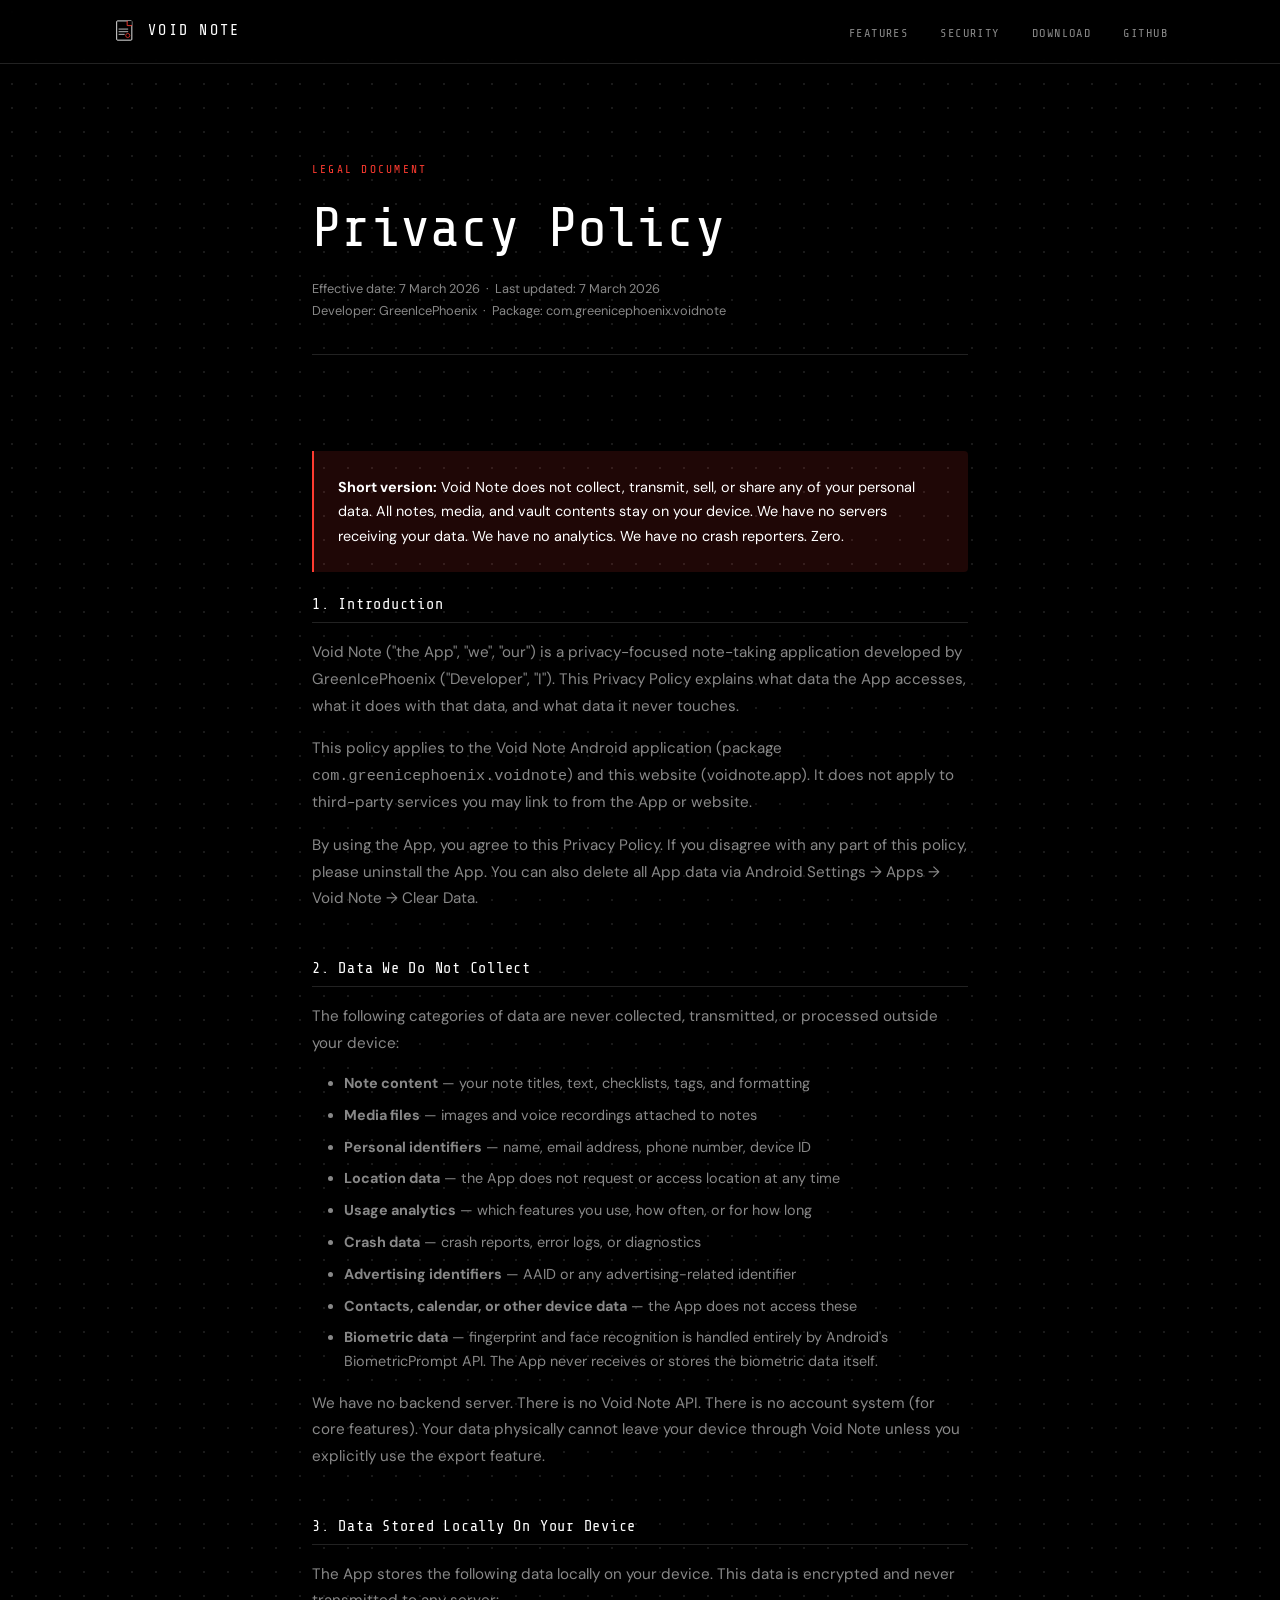
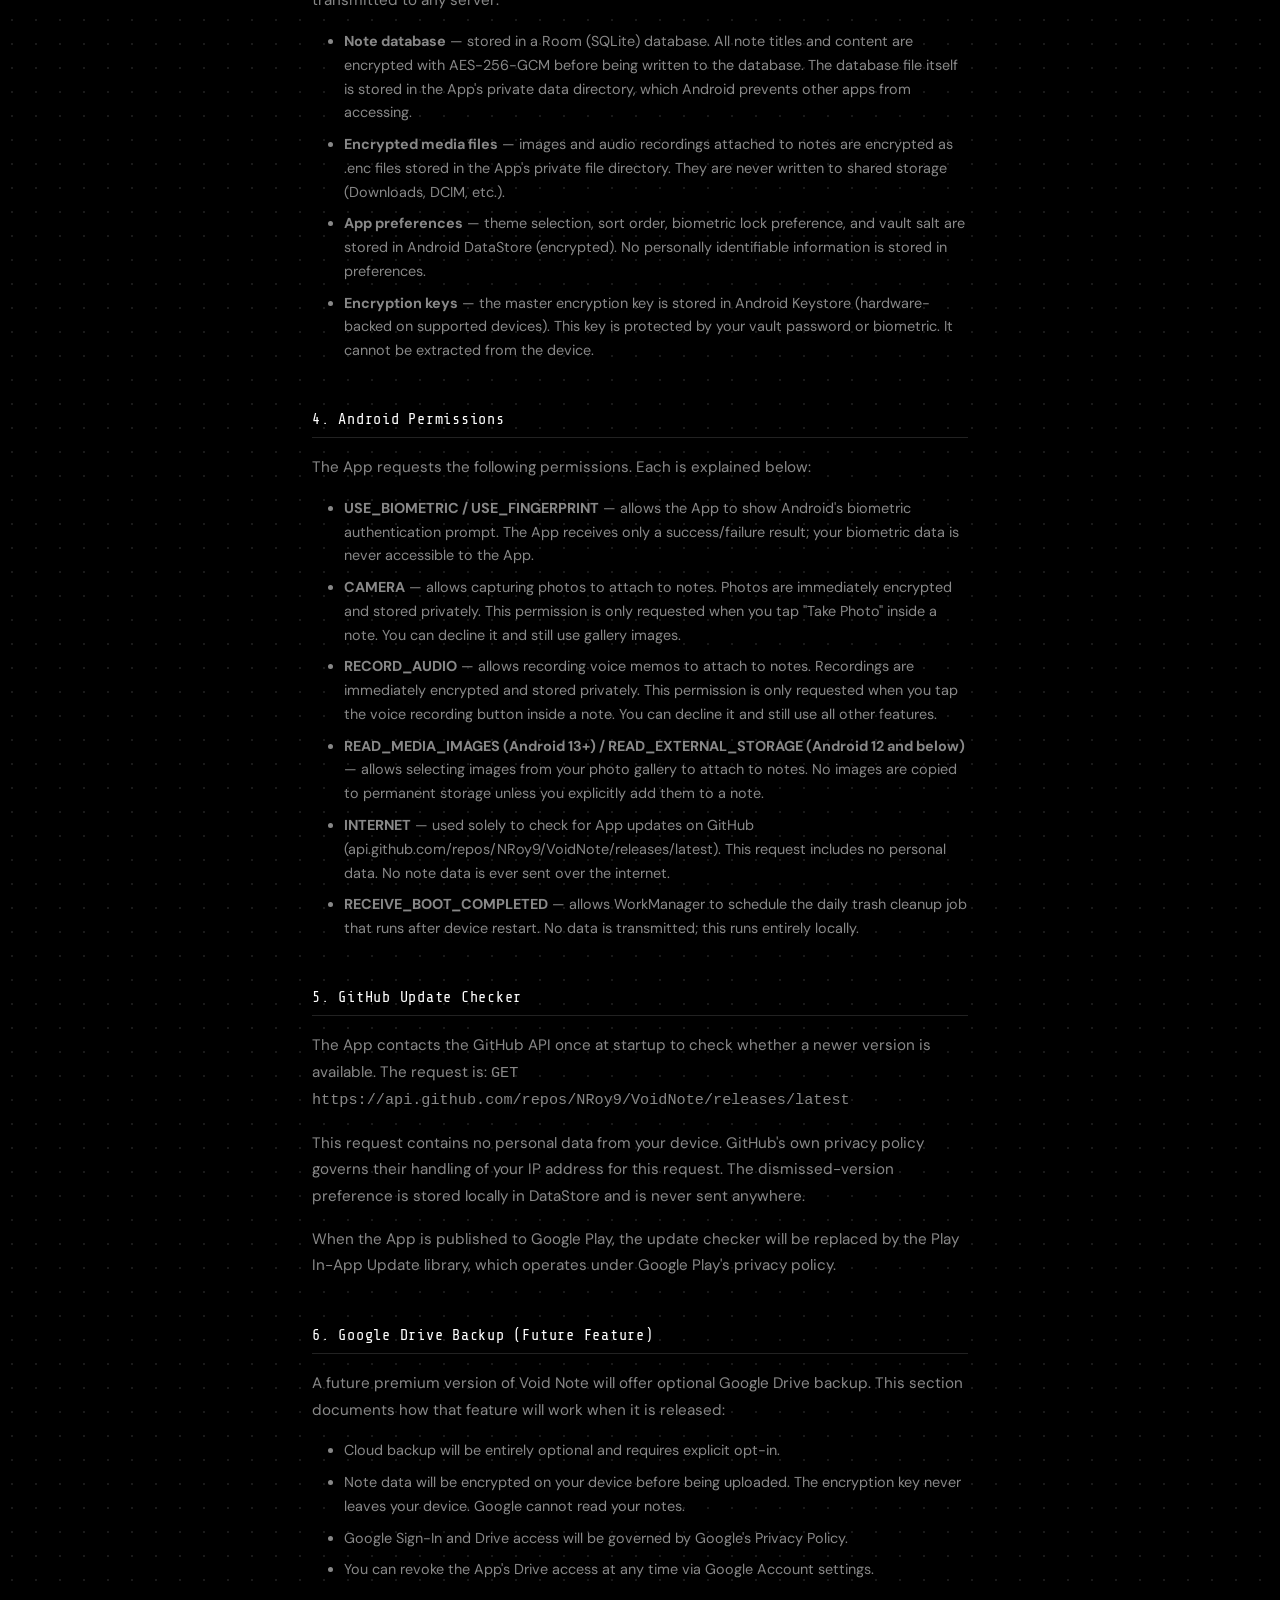
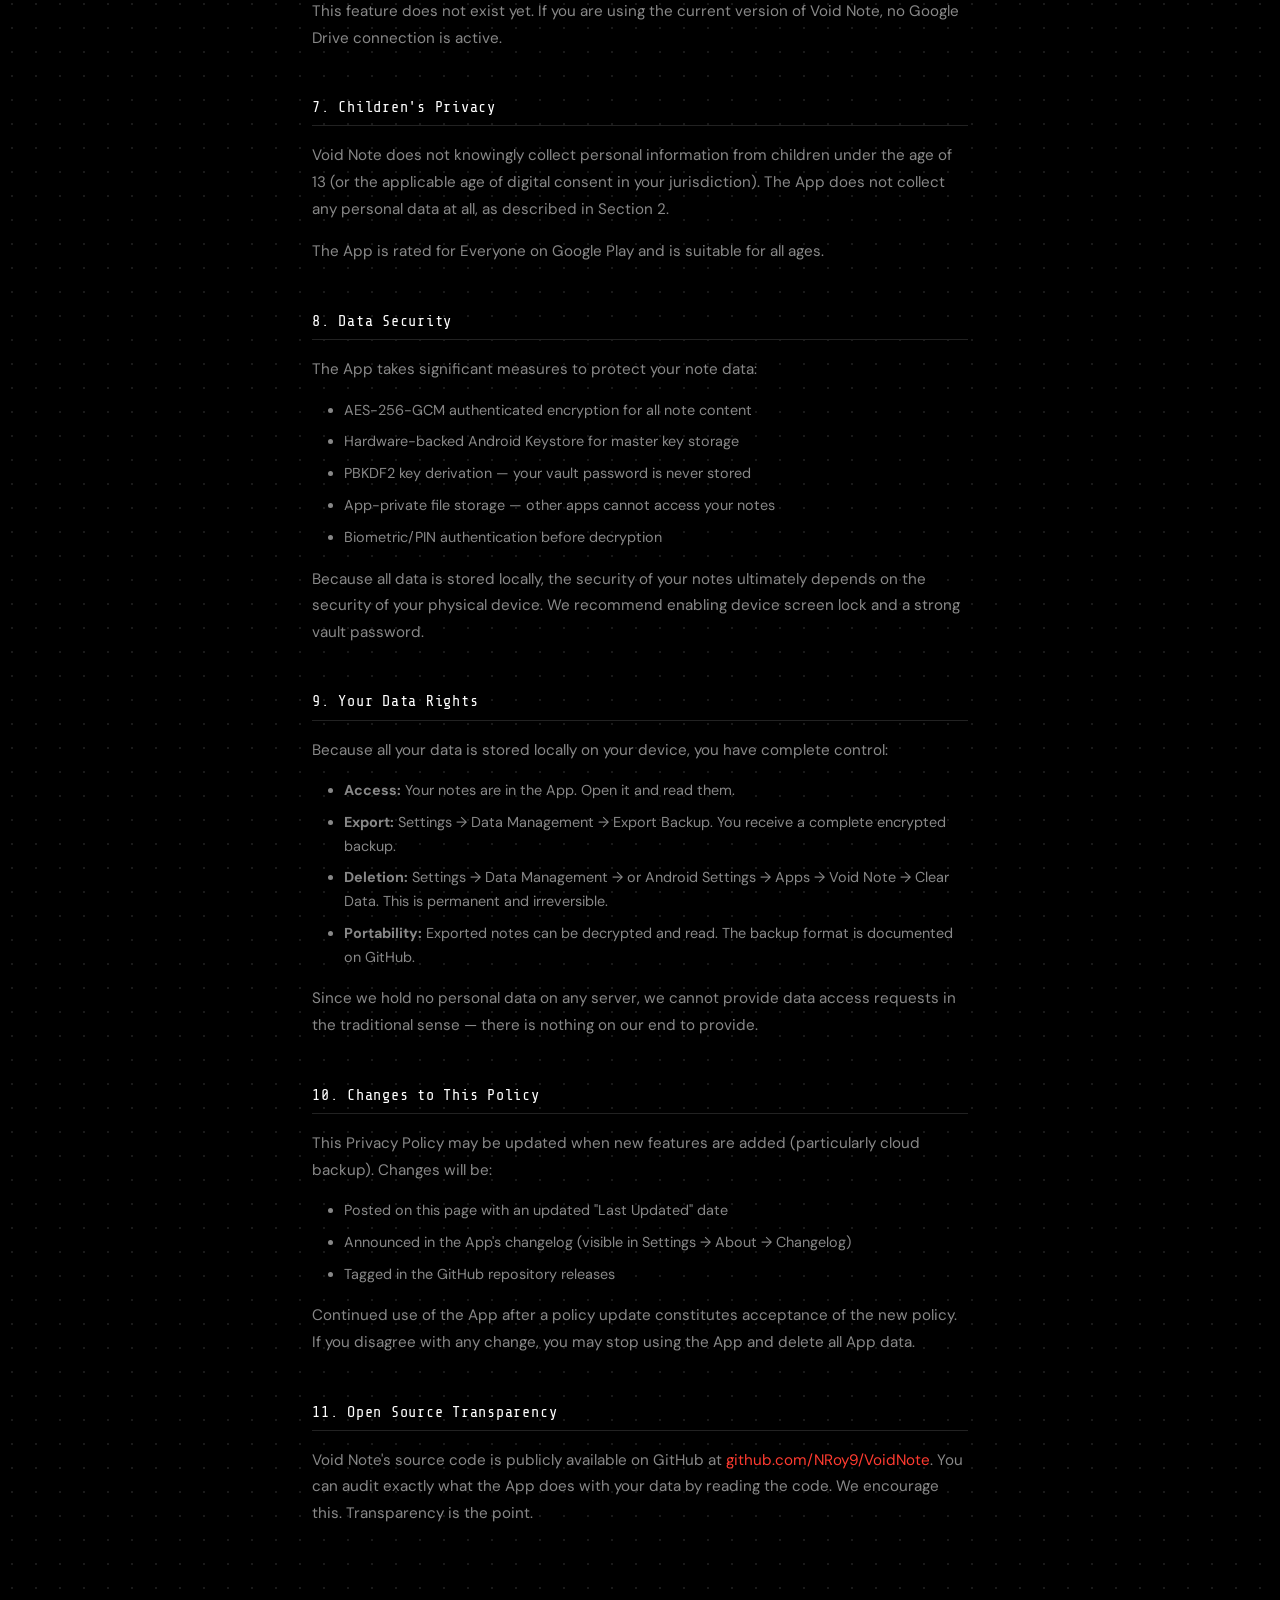
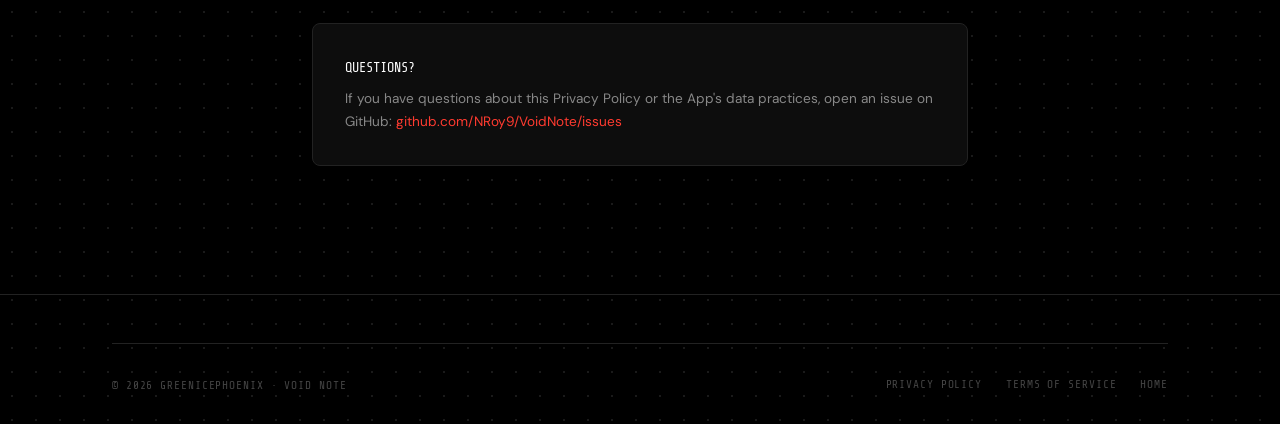
==== commit 50d69c92: "feat: logo updated" ====
--- a/docs/privacy-policy.html
+++ b/docs/privacy-policy.html
@@ -32,7 +32,15 @@
   <nav class="nav" role="navigation" aria-label="Main navigation">
     <div class="nav__inner">
       <a href="index.html" class="nav__logo" aria-label="Void Note home">
-        <div class="nav__logo-mark" aria-hidden="true"></div>
+        <svg width="28" height="28" viewBox="0 0 96 96" fill="none" xmlns="http://www.w3.org/2000/svg" aria-hidden="true">
+          <rect x="16" y="10" width="52" height="66" rx="3" fill="none" stroke="#FFFFFF" stroke-width="3"/>
+          <polygon points="52,10 68,10 68,26" fill="#000000"/>
+          <polyline points="52,10 52,26 68,26" fill="none" stroke="#FF3B30" stroke-width="3"/>
+          <line x1="24" y1="38" x2="54" y2="38" stroke="#FFFFFF" stroke-width="2.5" stroke-linecap="round"/>
+          <line x1="24" y1="47" x2="54" y2="47" stroke="#FFFFFF" stroke-width="2.5" stroke-linecap="round"/>
+          <line x1="24" y1="56" x2="42" y2="56" stroke="#FFFFFF" stroke-width="2.5" stroke-linecap="round"/>
+          <circle cx="54" cy="60" r="7" fill="none" stroke="#FF3B30" stroke-width="2.5"/>
+        </svg>
         <span class="nav__logo-text">VOID NOTE</span>
       </a>
       <ul class="nav__links" id="nav-links" role="list">
@@ -354,4 +362,4 @@
   </script>
 
 </body>
-</html>
+</html>
